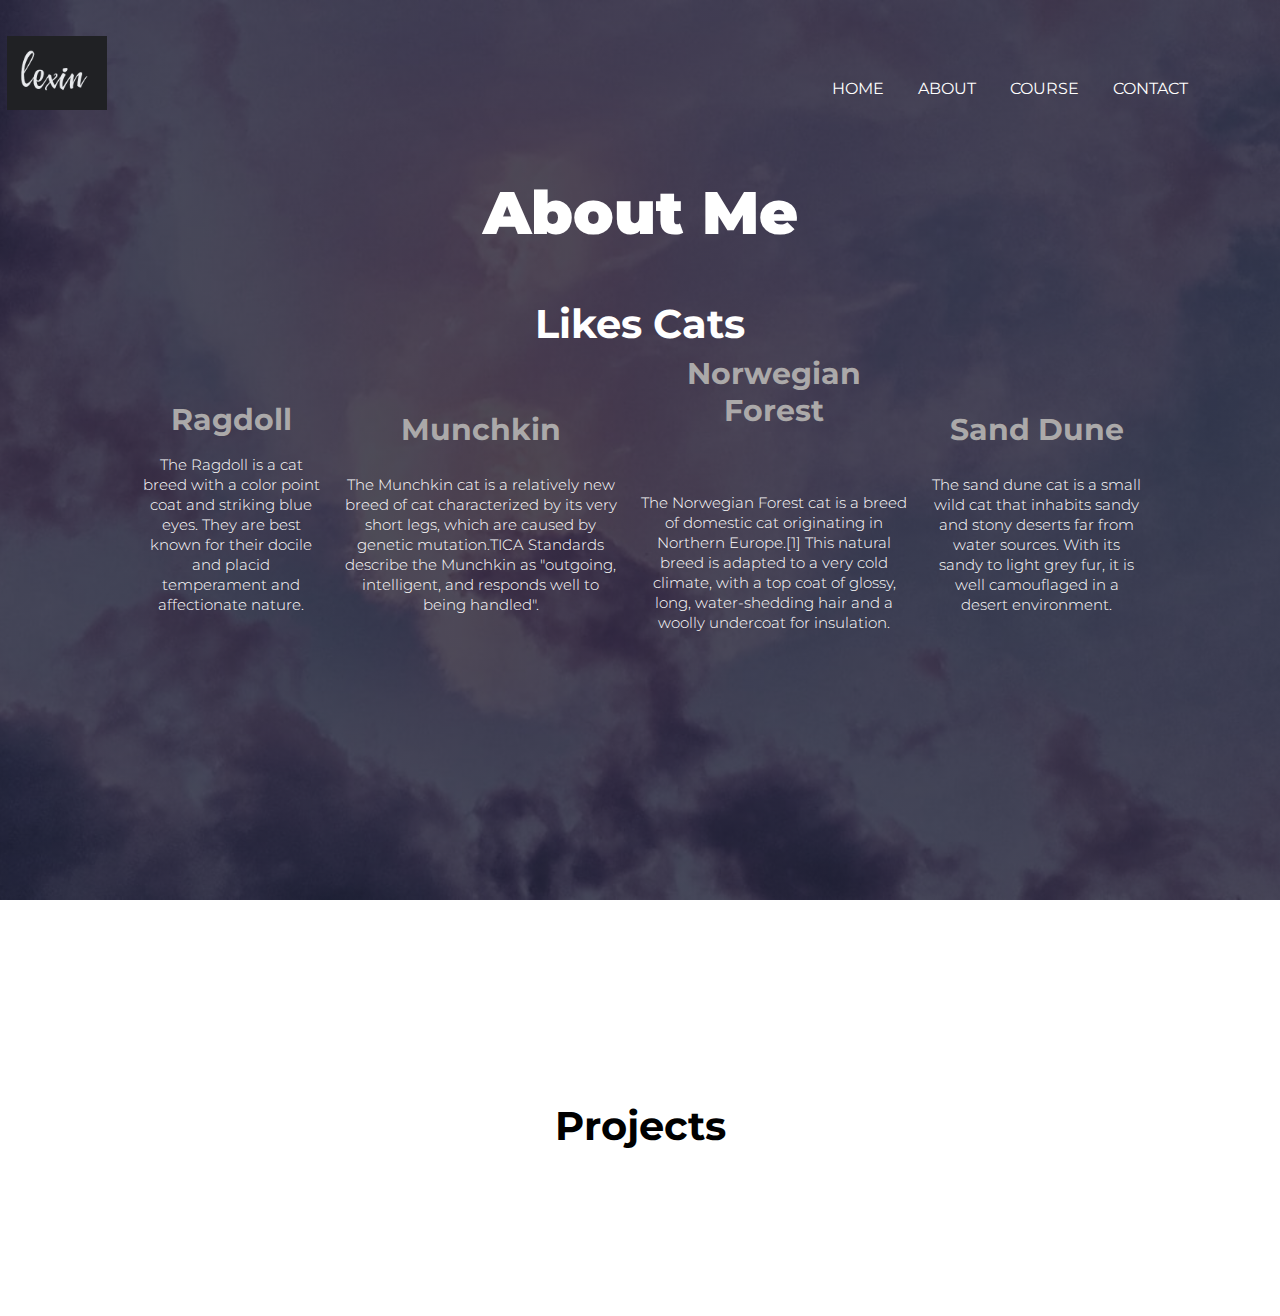
==== about.html @ 3cefad2e "index.html and about.html" ====
<!DOCTYPE html>
<html>

<head>
    <meta name="viewport" content="with-device-width, initial-scale=1.0">
    <link rel="stylesheet" href="styles.css">
    <link rel="preconnect" href="https://fonts.googleapis.com">
    <link rel="preconnect" href="https://fonts.gstatic.com" crossorigin>
    <link href="https://fonts.googleapis.com/css2?family=Montserrat:wght@300&display=swap" rel="stylesheet">
    <title>About</title>
</head>

<body>
    <section class="header">
        <nav>
            <a href="index.html"><img src="images/homelogo.png"></a>
            <div class="nav-links">
                <ul>
                    <li><a href="index.html">HOME</a></li>
                    <li><a href="about.html">ABOUT</a></li>
                    <li><a href="course.html">COURSE</a></li>
                    <li><a href="cintact.html">CONTACT</a></li>
                </ul>
            </div>
        </nav>
        <div class="about-text-box">
            <h1><b>About Me</b></h1>
            <h2>Likes Cats</h2>
            <div class="row">
                <div class="likes-col">
                    <h3>Ragdoll</h3>
                    <p>The Ragdoll is a cat breed with a color point coat and striking blue eyes. They are best known for their docile and placid temperament and affectionate nature.</p>
                </div>
                <div class="likes-col">
                    <h3>Munchkin</h3>
                    <p>The Munchkin cat is a relatively new breed of cat characterized by its very short legs, which are caused by genetic mutation.TICA Standards describe the Munchkin as "outgoing, intelligent, and responds well to being handled".</p>
                </div>
                <div class="likes-col">
                    <h3>Norwegian Forest</h3>
                    <p>The Norwegian Forest cat is a breed of domestic cat originating in Northern Europe.[1] This natural breed is adapted to a very cold climate, with a top coat of glossy, long, water-shedding hair and a woolly undercoat for insulation.</p>
                </div>
                <div class="likes-col">
                    <h3>Sand Dune</h3>
                    <p>The sand dune cat is a small wild cat that inhabits sandy and stony deserts far from water sources. With its sandy to light grey fur, it is well camouflaged in a desert environment. </p>
                </div>
            </div>
        </div>
    </section>
    <section class="projects">
        <div class="row">
            <div class="projects-col">
                <h2>Projects</h2>
                <p>
                    <a href="https://github.com/lx0416" target="_blank" class=" github-button ">My Github profile</a>
                </p>
            </div>
        </div>
    </section>
</body>

</html>
---- styles.css ----
* {
    margin: 0;
    padding: 0;
    font-family: 'Montserrat', sans-serif;
}

.header {
    min-height: 100vh;
    width: 100%;
    background-image: linear-gradient(rgba(4, 9, 30, 0.7), rgba(4, 9, 30, 0.7)), url(images/background.jpeg);
    background-position: center;
    background-size: cover;
    position: relative;
}

nav {
    display: flex;
    padding: 2% 6%;
    justify-content: space-between;
    align-items: center;
}

nav img {
    width: 100px;
    position: relative;
    right: 70px;
}

.nav-links {
    flex: 1;
    text-align: right;
}

.nav-links ul li {
    list-style: none;
    /*no bullets*/
    display: inline-block;
    /*present it horizontally*/
    padding: 8px 15px;
    position: relative;
}

.nav-links ul li a {
    color: #fff;
    text-decoration: none;
    font-size: 16px;
}

.nav-links ul li::after {
    content: "";
    width: 0%;
    height: 3px;
    background: #f44336;
    display: block;
    margin: auto;
    transition: 0.5s;
}

.nav-links ul li:hover::after {
    width: 100%
}

.text-box {
    color: #fff;
    width: 90%;
    position: absolute;
    top: 50%;
    left: 50%;
    transform: translate(-50%, -50%);
    align-content: center;
    text-align: center;
}

.text-box h1 {
    font-size: 60px;
}

.text-box p {
    font-size: 20px;
    color: #fff;
    margin: 10px 0 40px;
}

.about-button {
    display: inline-block;
    text-decoration: none;
    color: #268AF3;
    cursor: pointer;
}

.about-text-box {
    color: #fff;
    width: 80%;
    margin: auto;
    position: absolute;
    top: 50%;
    left: 50%;
    transform: translate(-50%, -50%);
    align-content: flex-start;
    text-align: center;
}

.about-text-box h1 {
    font-size: 60px;
}

.about-text-box h2 {
    font-size: 40px;
    padding: 50px
}

.likes-col h3 {
    font-size: 30px;
    color: #ABA9A9;
    padding: 20px;
    transform: translate(0%, -100%);
}

.likes-col p {
    color: #fff;
    font-size: 15px;
    line-height: 20px;
    padding: 10px;
    transform: translate(0%, -50%);
}

.row {
    margin-top: 5%;
    display: flex;
    justify-content: center;
    align-items: center;
}


/*-----------projects in about.html-----------*/

.projects {
    width: 80%;
    margin: auto;
    text-align: center;
    padding-top: 100px;
}

h2 {
    font-size: 40px;
    padding: 50px
}

p {
    font-size: 20px;
    color: #0000;
    font-weight: 300;
    line-height: 20px;
    padding: 10px;
}

a {
    font-size: 20px;
    margin: 10px 0 40px;
}

.github-button {
    display: inline-block;
    text-decoration: none;
    color: #fff;
    border: 1px solid #fff;
    padding: 12px 34px;
    font-size: 15px;
    background: transparent;
    position: relative;
    cursor: pointer;
}

.github-button:hover {
    border: 1px solid #1BB02F;
    background: #1BB02F;
    transition: 0.5s;
}
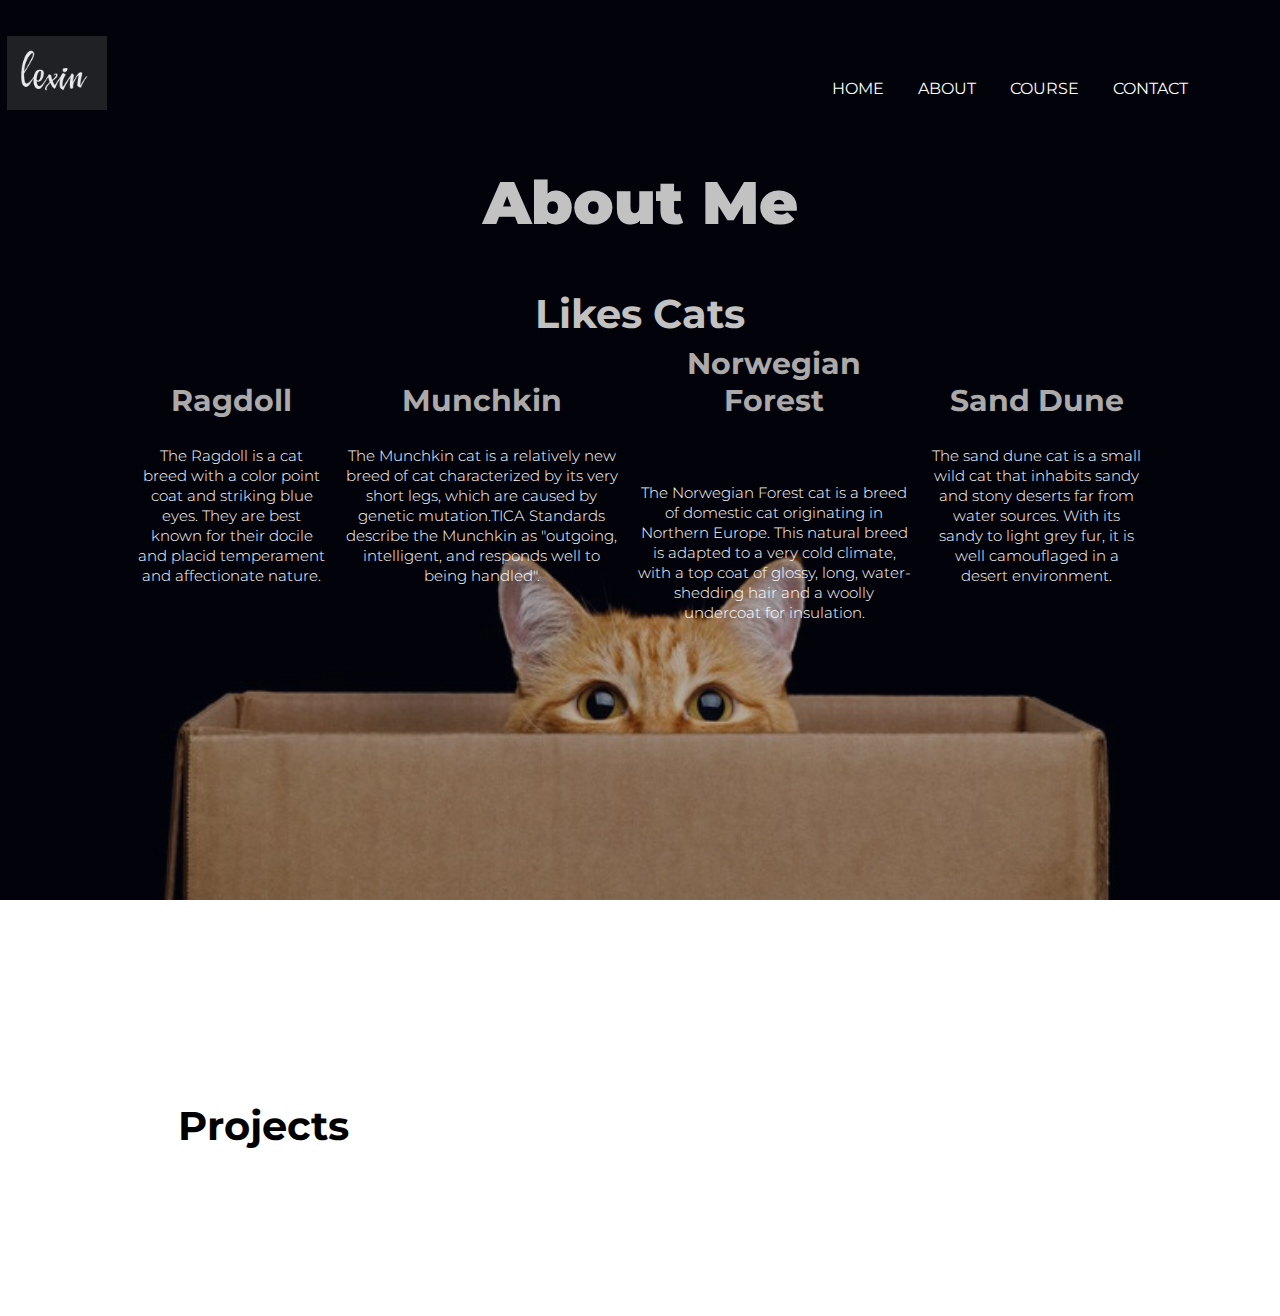
==== commit 79873b3a: "small adjustments" ====
--- a/about.html
+++ b/about.html
@@ -11,7 +11,7 @@
 </head>
 
 <body>
-    <section class="header">
+    <section class="about-header">
         <nav>
             <a href="index.html"><img src="images/homelogo.png"></a>
             <div class="nav-links">
@@ -37,7 +37,7 @@
                 </div>
                 <div class="likes-col">
                     <h3>Norwegian Forest</h3>
-                    <p>The Norwegian Forest cat is a breed of domestic cat originating in Northern Europe.[1] This natural breed is adapted to a very cold climate, with a top coat of glossy, long, water-shedding hair and a woolly undercoat for insulation.</p>
+                    <p>The Norwegian Forest cat is a breed of domestic cat originating in Northern Europe. This natural breed is adapted to a very cold climate, with a top coat of glossy, long, water-shedding hair and a woolly undercoat for insulation.</p>
                 </div>
                 <div class="likes-col">
                     <h3>Sand Dune</h3>
--- a/styles.css
+++ b/styles.css
@@ -8,6 +8,15 @@
     min-height: 100vh;
     width: 100%;
     background-image: linear-gradient(rgba(4, 9, 30, 0.7), rgba(4, 9, 30, 0.7)), url(images/background.jpeg);
+    background-position: center;
+    background-size: cover;
+    position: relative;
+}
+
+.about-header {
+    min-height: 100vh;
+    width: 100%;
+    background-image: linear-gradient(rgba(4, 9, 30, 0.3), rgba(4, 9, 30, 0.3)), url(images/cat.jpeg);
     background-position: center;
     background-size: cover;
     position: relative;
@@ -89,7 +98,7 @@
 }
 
 .about-text-box {
-    color: #fff;
+    color: #C3C2C2;
     width: 80%;
     margin: auto;
     position: absolute;
@@ -98,6 +107,7 @@
     transform: translate(-50%, -50%);
     align-content: flex-start;
     text-align: center;
+    justify-content: space-between;
 }
 
 .about-text-box h1 {
@@ -114,21 +124,30 @@
     color: #ABA9A9;
     padding: 20px;
     transform: translate(0%, -100%);
+    justify-content: space-between;
 }
 
 .likes-col p {
     color: #fff;
     font-size: 15px;
     line-height: 20px;
-    padding: 10px;
+    padding: 20px 10px;
     transform: translate(0%, -50%);
+    flex-basis: auto;
+    border-radius: 10px;
+    justify-content: space-between;
+    box-sizing: border-box;
+    transition: 0.5s;
+}
+
+.likes-col p:hover {
+    box-shadow: 0 0 20px 10px rgba(255, 255, 255, 0.2);
 }
 
 .row {
     margin-top: 5%;
     display: flex;
-    justify-content: center;
-    align-items: center;
+    justify-content: space-between;
 }
 
 
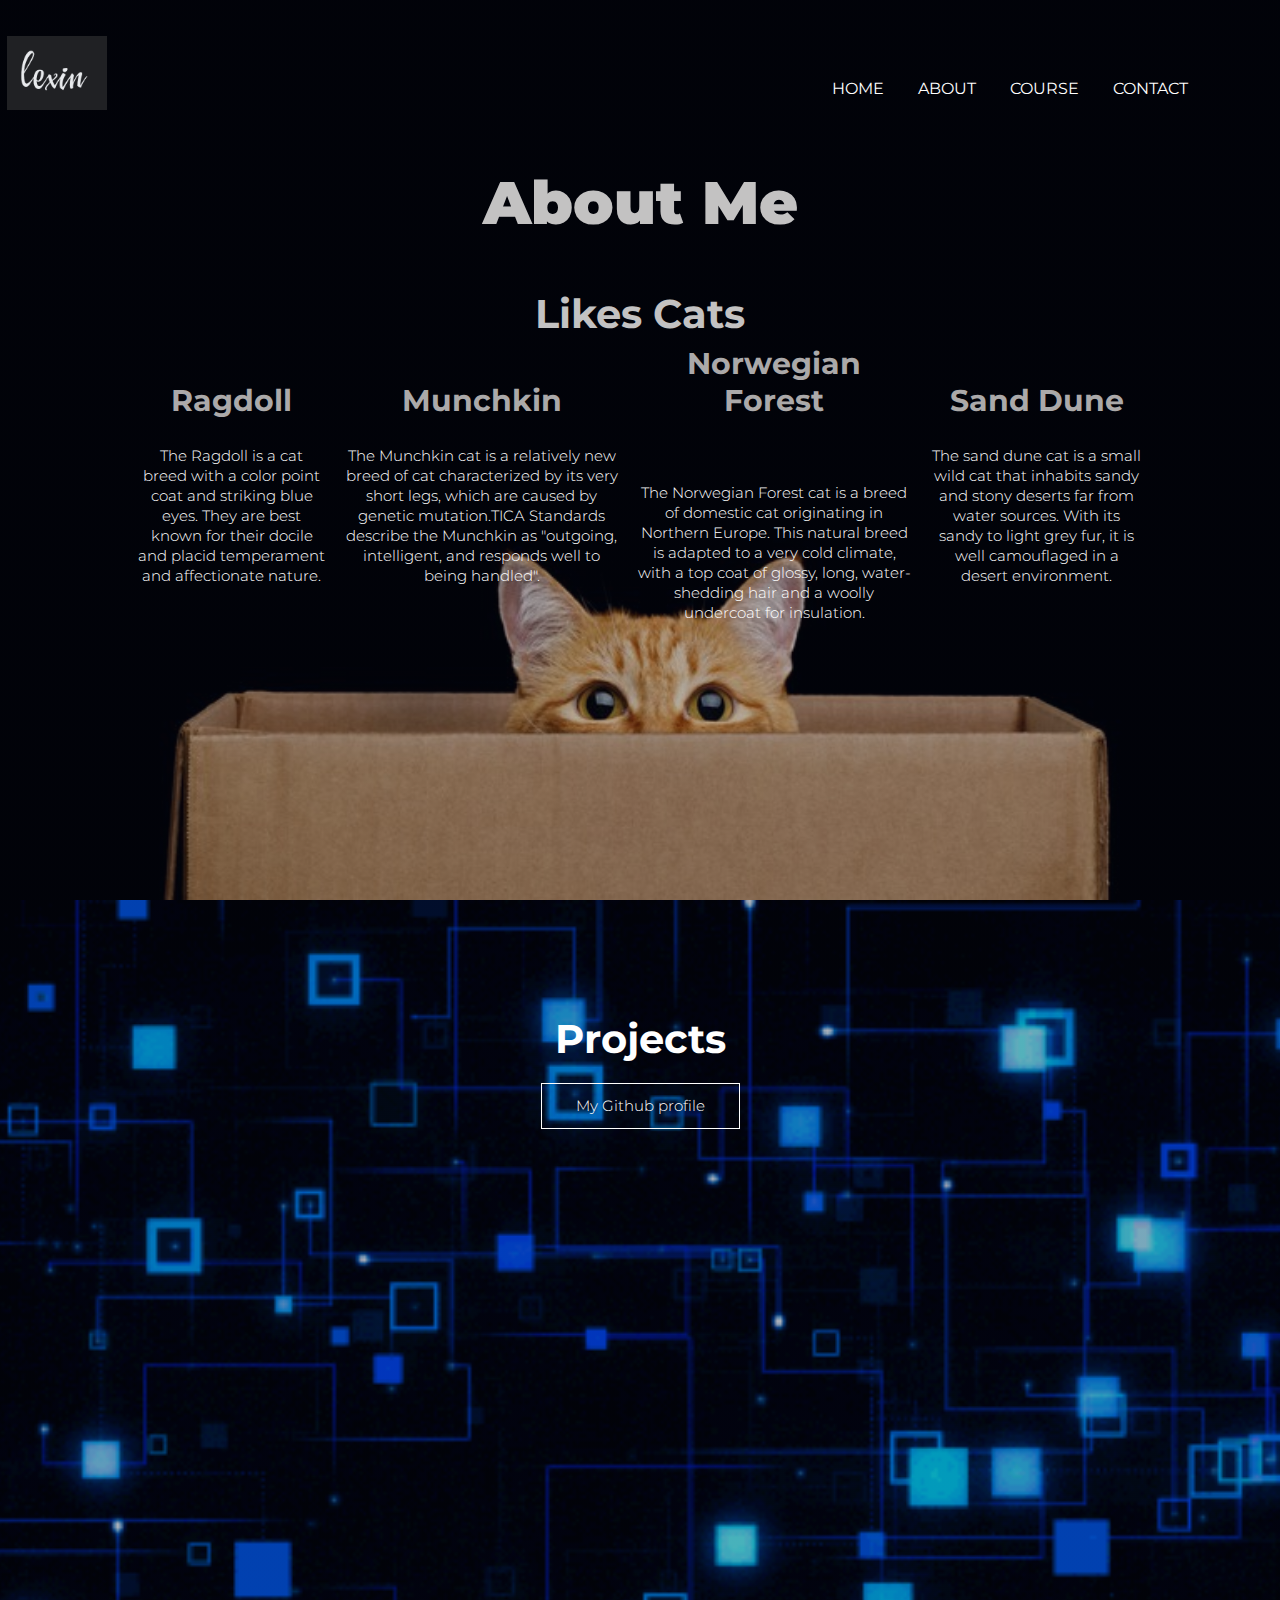
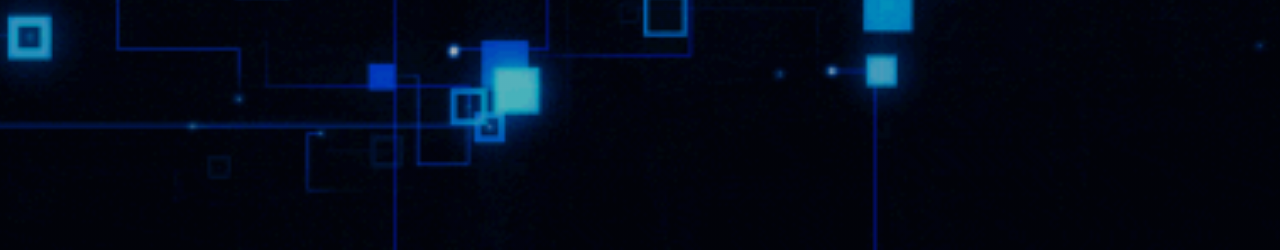
==== commit c672de37: "final likes" ====
--- a/about.html
+++ b/about.html
@@ -46,7 +46,7 @@
             </div>
         </div>
     </section>
-    <section class="projects">
+    <section class="project-header">
         <div class="row">
             <div class="projects-col">
                 <h2>Projects</h2>
--- a/styles.css
+++ b/styles.css
@@ -22,6 +22,18 @@
     position: relative;
 }
 
+.project-header {
+    min-height: 100vh;
+    width: 100%;
+    background-image: linear-gradient(rgba(4, 9, 30, 0.3), rgba(4, 9, 30, 0.3)), url(images/projects.gif);
+    background-position: center;
+    background-size: cover;
+    position: relative;
+    margin: auto;
+    text-align: center;
+    padding-top: 50px;
+}
+
 nav {
     display: flex;
     padding: 2% 6%;
@@ -97,6 +109,9 @@
     cursor: pointer;
 }
 
+
+/*-----------likes in about.html-----------*/
+
 .about-text-box {
     color: #C3C2C2;
     width: 80%;
@@ -141,7 +156,7 @@
 }
 
 .likes-col p:hover {
-    box-shadow: 0 0 20px 10px rgba(255, 255, 255, 0.2);
+    box-shadow: 0 0 20px 10px rgba(255, 255, 255, 0.4);
 }
 
 .row {
@@ -153,16 +168,16 @@
 
 /*-----------projects in about.html-----------*/
 
-.projects {
-    width: 80%;
-    margin: auto;
-    text-align: center;
-    padding-top: 100px;
+.projects-col {
+    width: 20%;
+    margin: auto;
+    text-align: center;
+    color: #fff;
 }
 
 h2 {
     font-size: 40px;
-    padding: 50px
+    text-align: center;
 }
 
 p {
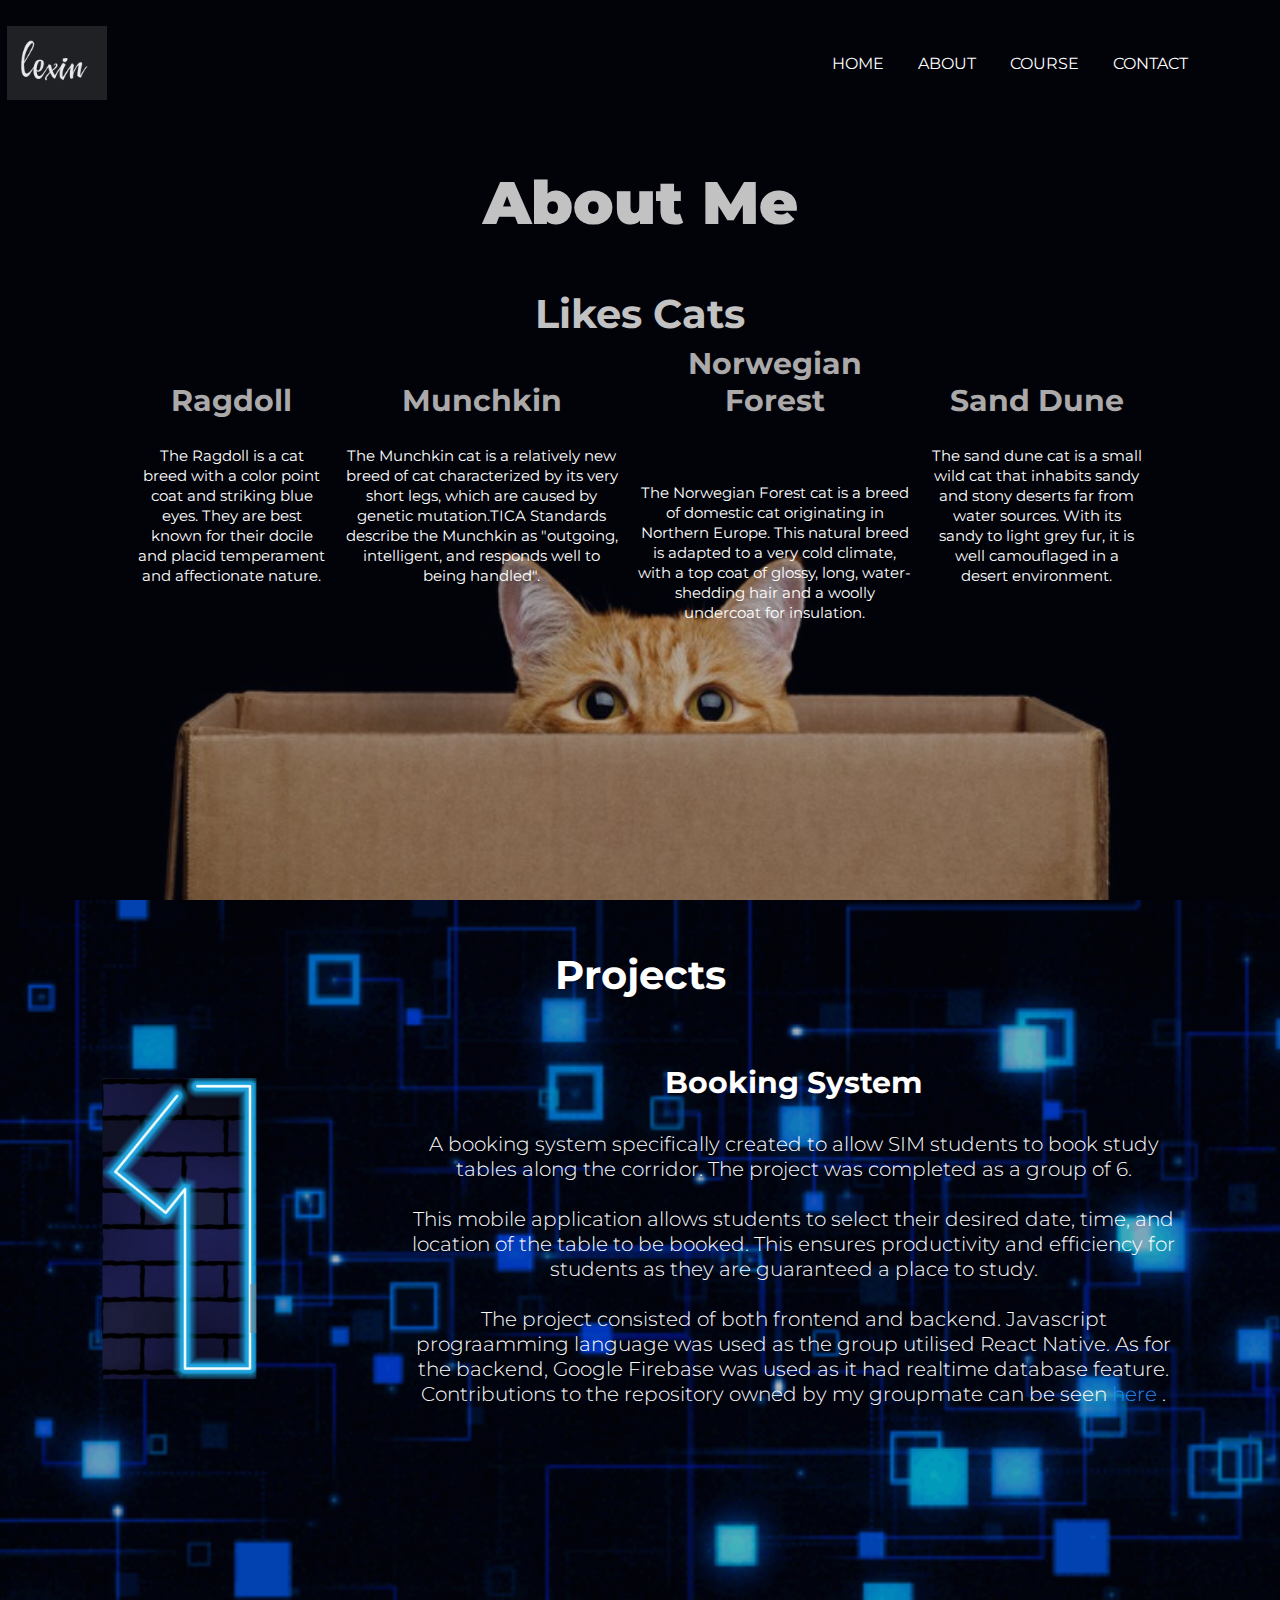
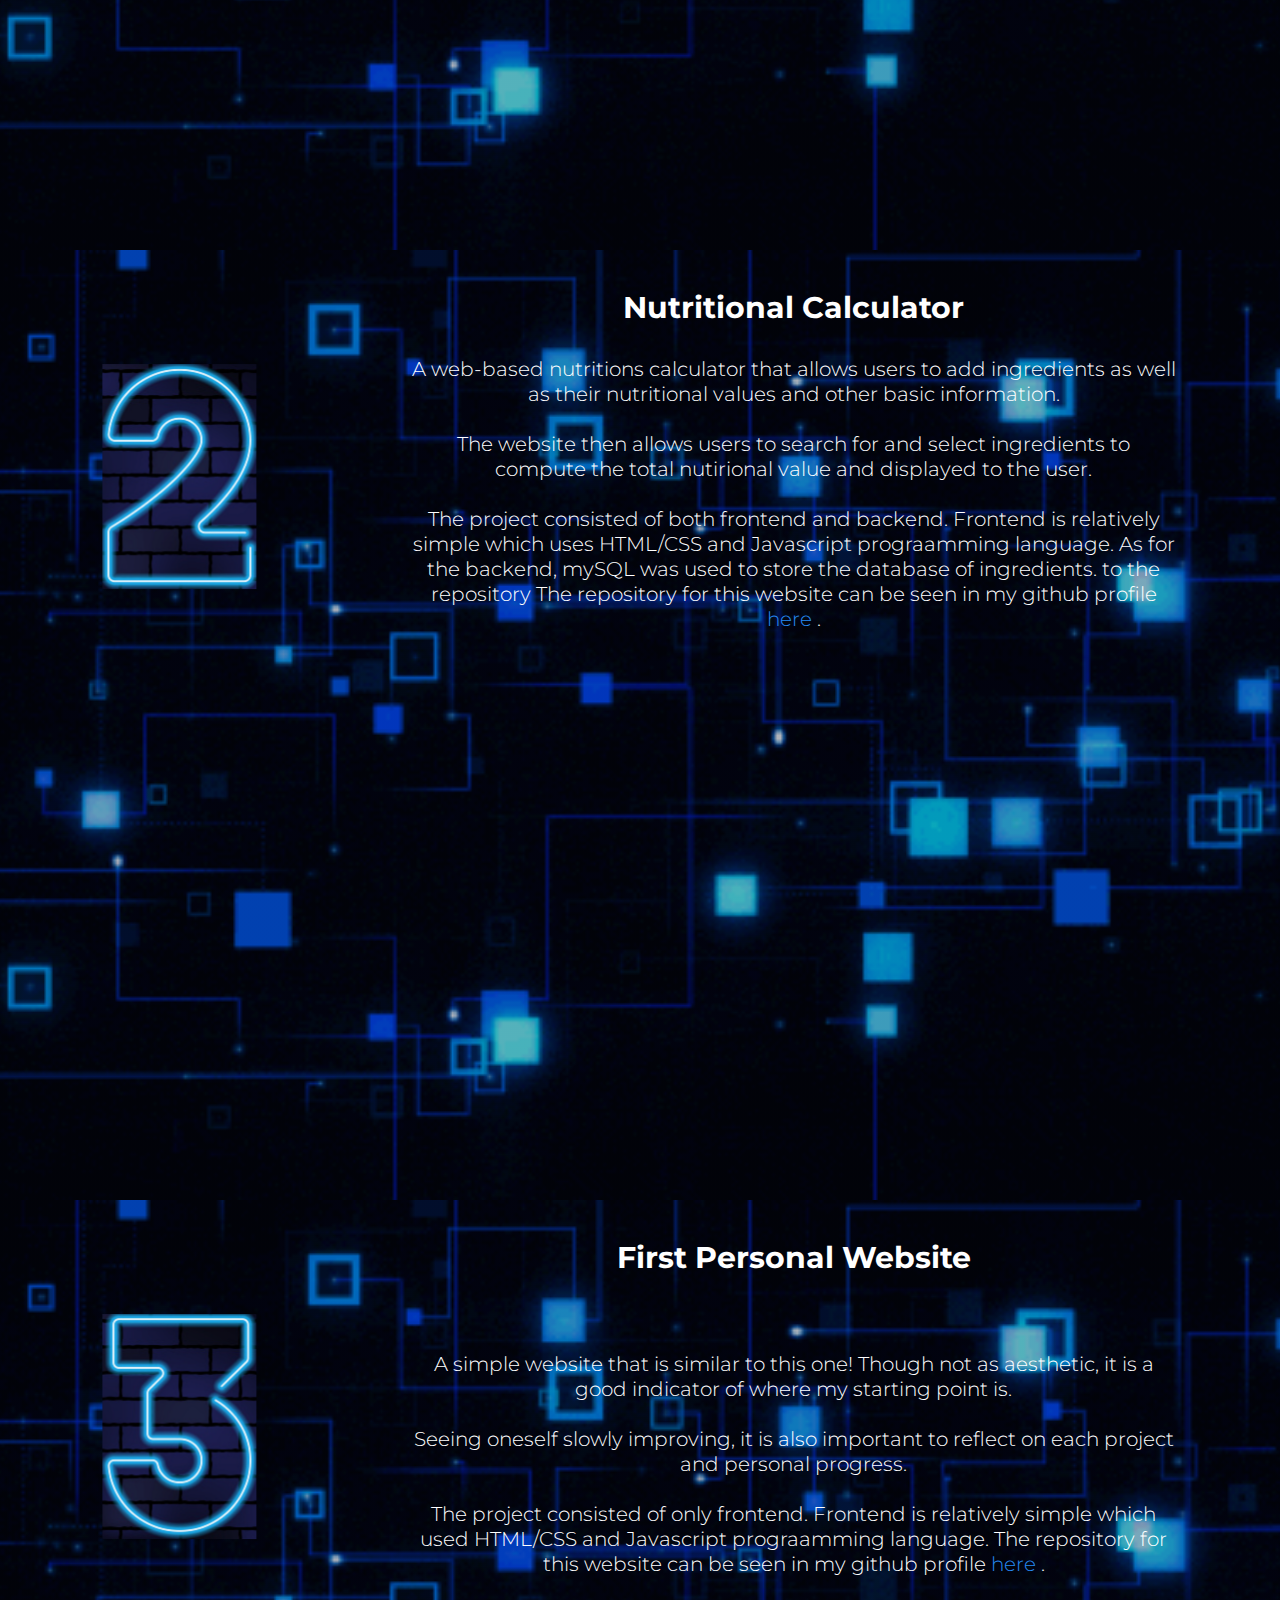
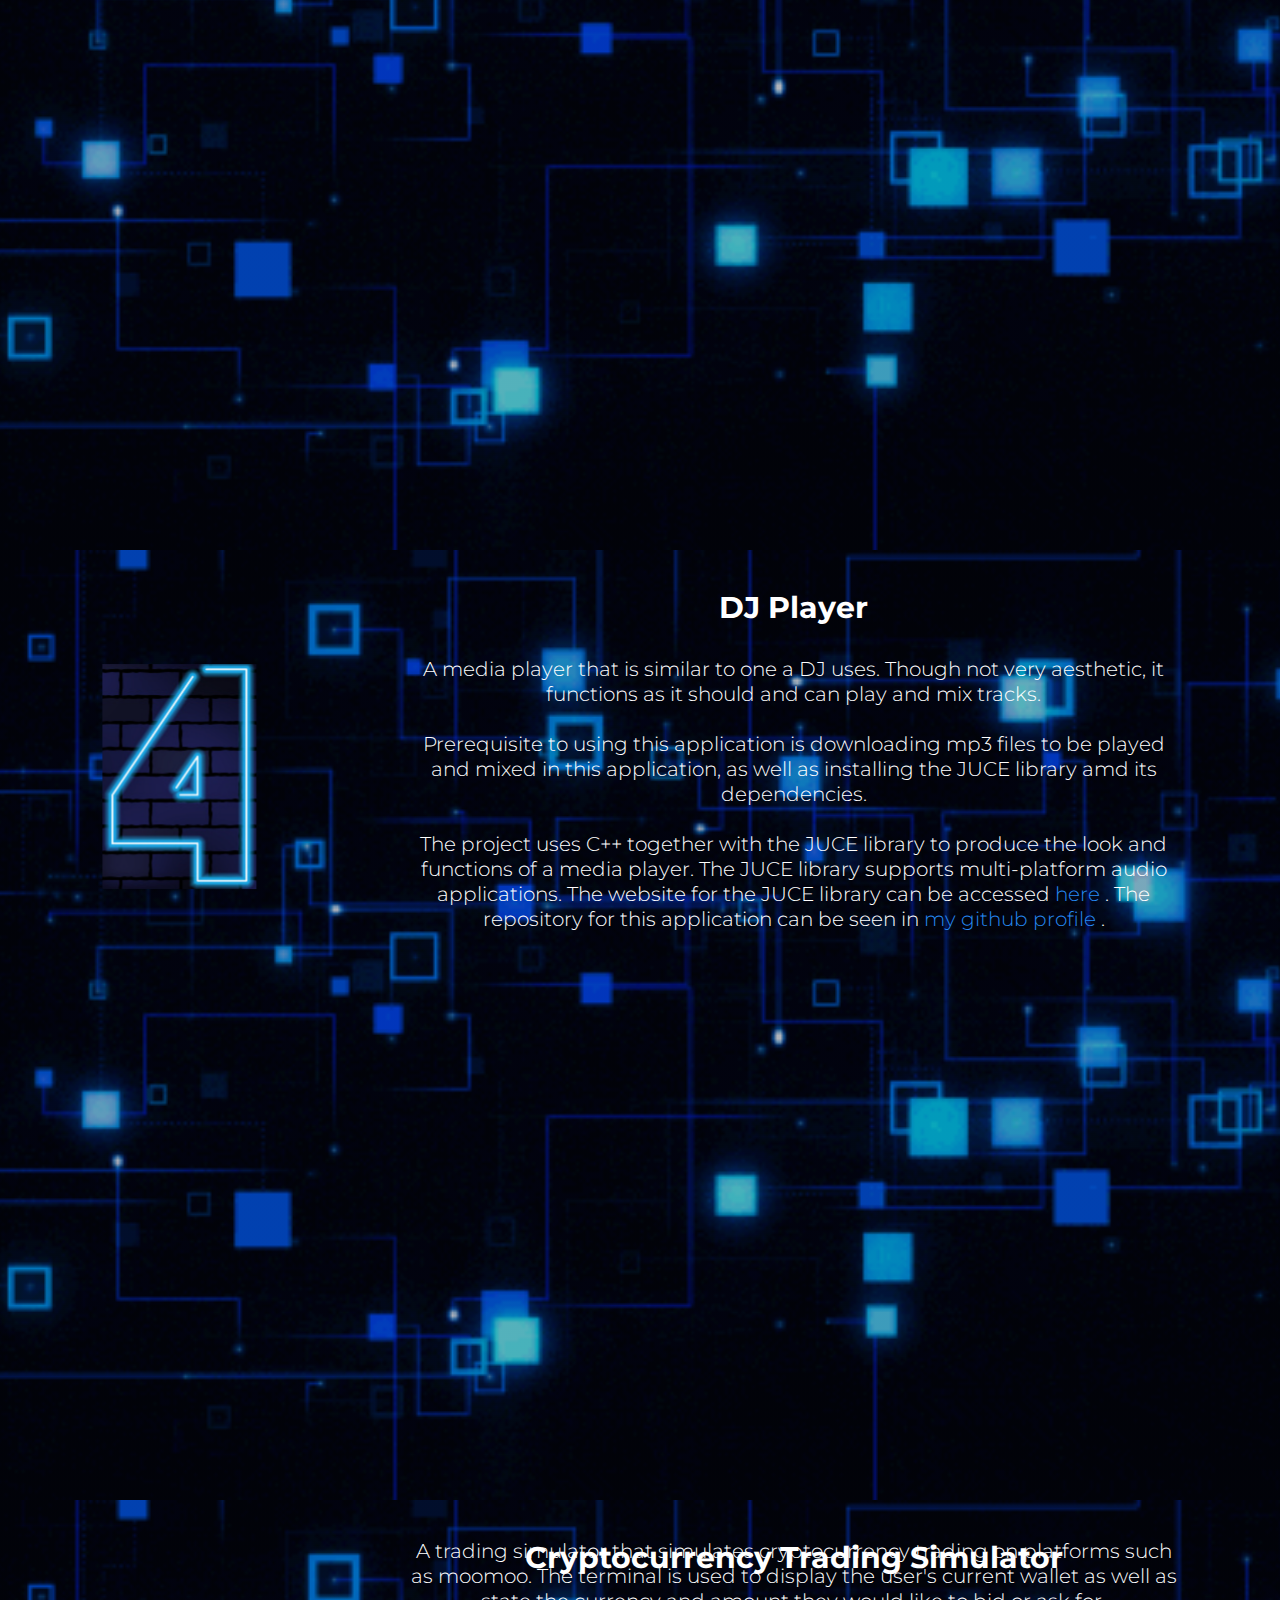
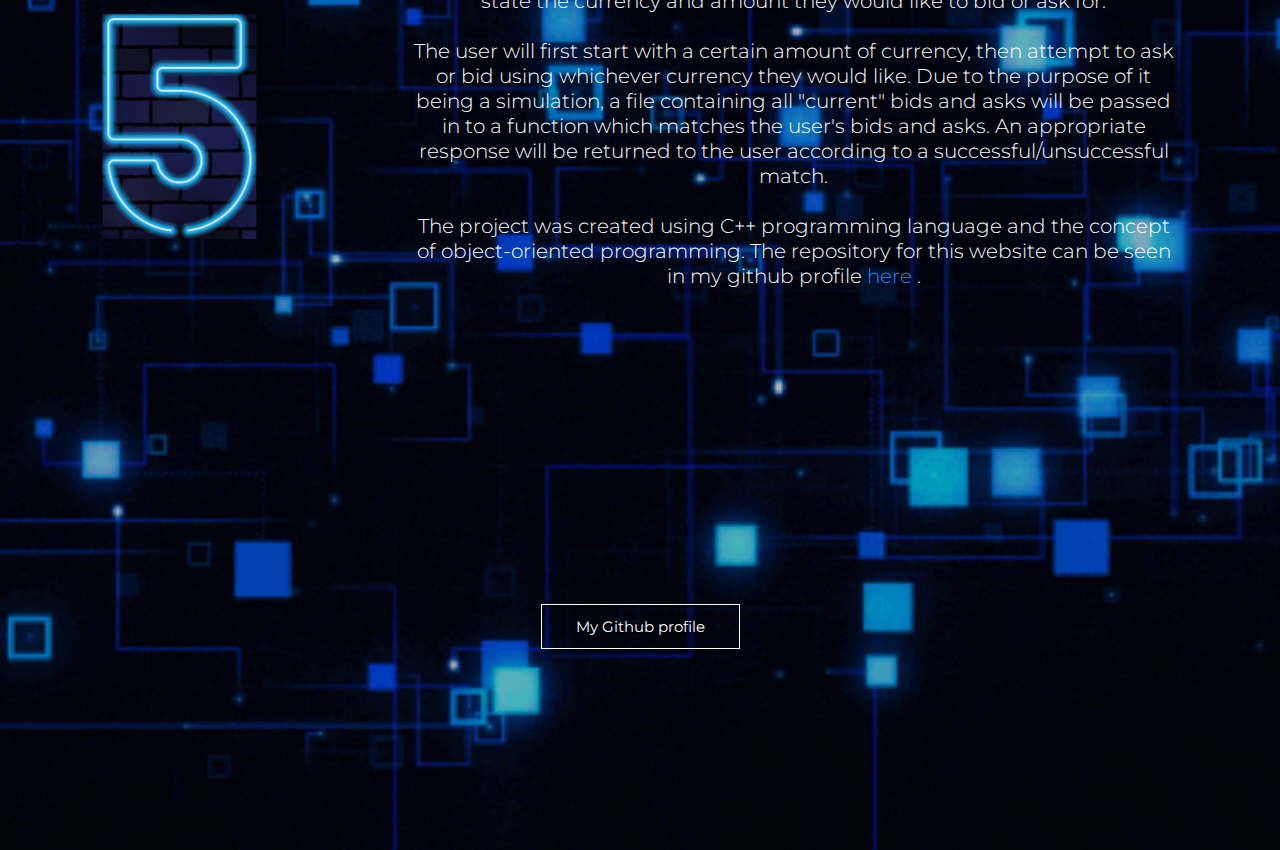
==== commit 3427e934: "projects list" ====
--- a/about.html
+++ b/about.html
@@ -46,15 +46,88 @@
             </div>
         </div>
     </section>
+
     <section class="project-header">
-        <div class="row">
-            <div class="projects-col">
-                <h2>Projects</h2>
-                <p>
-                    <a href="https://github.com/lx0416" target="_blank" class=" github-button ">My Github profile</a>
-                </p>
-            </div>
+        <div class="projects-col">
+            <h2>Projects</h2>
+            <br>
+            <img src="images/first.png">
+            <br>
+            <h3>Booking System</h3>
+            <br>
+            <p>A booking system specifically created to allow SIM students to book study tables along the corridor. The project was completed as a group of 6.
+                <br><br> This mobile application allows students to select their desired date, time, and location of the table to be booked. This ensures productivity and efficiency for students as they are guaranteed a place to study.
+                <br><br> The project consisted of both frontend and backend. Javascript prograamming language was used as the group utilised React Native. As for the backend, Google Firebase was used as it had realtime database feature. Contributions
+                to the repository owned by my groupmate can be seen <a href="https://github.com/lx0416/Booking_System" target="_blank" class="about-button"> here </a>.
+                <br>
+            </p>
         </div>
+    </section>
+
+    <section class="project-header">
+        <div class="projects-col">
+            <br>
+            <img src="images/second.png">
+            <br>
+            <h3>Nutritional Calculator</h3>
+            <br>
+            <p>A web-based nutritions calculator that allows users to add ingredients as well as their nutritional values and other basic information.
+                <br><br> The website then allows users to search for and select ingredients to compute the total nutirional value and displayed to the user.
+                <br><br> The project consisted of both frontend and backend. Frontend is relatively simple which uses HTML/CSS and Javascript prograamming language. As for the backend, mySQL was used to store the database of ingredients. to the repository
+                The repository for this website can be seen in my github profile <a href="https://github.com/lx0416/Booking_System" target="_blank" class="about-button"> here </a>.
+                <br>
+            </p>
+        </div>
+    </section>
+
+    <section class="project-header">
+        <div class="projects-col">
+            <br>
+            <img src="images/third.png">
+            <br>
+            <h3>First Personal Website</h3>
+            <br>
+            <p>A simple website that is similar to this one! Though not as aesthetic, it is a good indicator of where my starting point is.
+                <br><br>Seeing oneself slowly improving, it is also important to reflect on each project and personal progress.
+                <br><br> The project consisted of only frontend. Frontend is relatively simple which used HTML/CSS and Javascript prograamming language. The repository for this website can be seen in my github profile <a href="https://github.com/lx0416/Booking_System"
+                    target="_blank" class="about-button"> here </a>.
+                <br>
+            </p>
+        </div>
+    </section>
+
+    <section class="project-header">
+        <div class="projects-col">
+            <br>
+            <img src="images/four.png">
+            <br>
+            <h3>DJ Player</h3>
+            <br>
+            <p>A media player that is similar to one a DJ uses. Though not very aesthetic, it functions as it should and can play and mix tracks.
+                <br><br>Prerequisite to using this application is downloading mp3 files to be played and mixed in this application, as well as installing the JUCE library amd its dependencies.
+                <br><br> The project uses C++ together with the JUCE library to produce the look and functions of a media player. The JUCE library supports multi-platform audio applications. The website for the JUCE library can be accessed <a href="https://juce.com/"
+                    target="_blank" class="about-button"> here </a>. The repository for this application can be seen in <a href="https://github.com/lx0416/lx.github.io" target="_blank" class="about-button"> my github profile </a>.
+                <br>
+            </p>
+        </div>
+    </section>
+
+    <section class="project-header">
+        <div class="projects-col">
+            <br>
+            <img src="images/five.png">
+            <br>
+            <h3>Cryptocurrency Trading Simulator</h3>
+            <br>
+            <p>A trading simulator that simulates cryptocurrency trading on platforms such as moomoo. The terminal is used to display the user's current wallet as well as state the currency and amount they would like to bid or ask for.
+                <br><br>The user will first start with a certain amount of currency, then attempt to ask or bid using whichever currency they would like. Due to the purpose of it being a simulation, a file containing all "current" bids and asks will be
+                passed in to a function which matches the user's bids and asks. An appropriate response will be returned to the user according to a successful/unsuccessful match.
+                <br><br> The project was created using C++ programming language and the concept of object-oriented programming. The repository for this website can be seen in my github profile <a href="https://github.com/lx0416/lx.github.io" target="_blank"
+                    class="about-button"> here </a>.
+                <br>
+            </p>
+        </div>
+        <a href="https://github.com/lx0416" target="_blank" class=" github-button ">My Github profile</a>
     </section>
 </body>
 
--- a/styles.css
+++ b/styles.css
@@ -103,7 +103,7 @@
 }
 
 .about-button {
-    display: inline-block;
+    display: inline;
     text-decoration: none;
     color: #268AF3;
     cursor: pointer;
@@ -169,27 +169,43 @@
 /*-----------projects in about.html-----------*/
 
 .projects-col {
+    width: 60%;
+    margin: auto;
+    color: #fff;
+    text-align: left;
+}
+
+.projects-col img {
     width: 20%;
-    margin: auto;
-    text-align: center;
-    color: #fff;
-}
-
-h2 {
+    transform: translate(-100%, 20%);
+}
+
+.projects-col h2 {
     font-size: 40px;
     text-align: center;
 }
 
-p {
+.projects-col h3 {
+    transform: translate(20%, -700%);
+    text-align: center;
+    font-size: 30px;
+}
+
+.projects-col p {
     font-size: 20px;
-    color: #0000;
+    transform: translate(20%, -90%);
+    text-align: center;
+    color: #fff;
     font-weight: 300;
-    line-height: 20px;
-    padding: 10px;
-}
-
-a {
-    font-size: 20px;
+    line-height: 25px;
+}
+
+.github-profile a {
+    text-align: center;
+    color: #fff;
+    font-weight: 300;
+    line-height: 25px;
+    font-size: 15px;
     margin: 10px 0 40px;
 }
 
@@ -203,6 +219,7 @@
     background: transparent;
     position: relative;
     cursor: pointer;
+    text-align: end;
 }
 
 .github-button:hover {
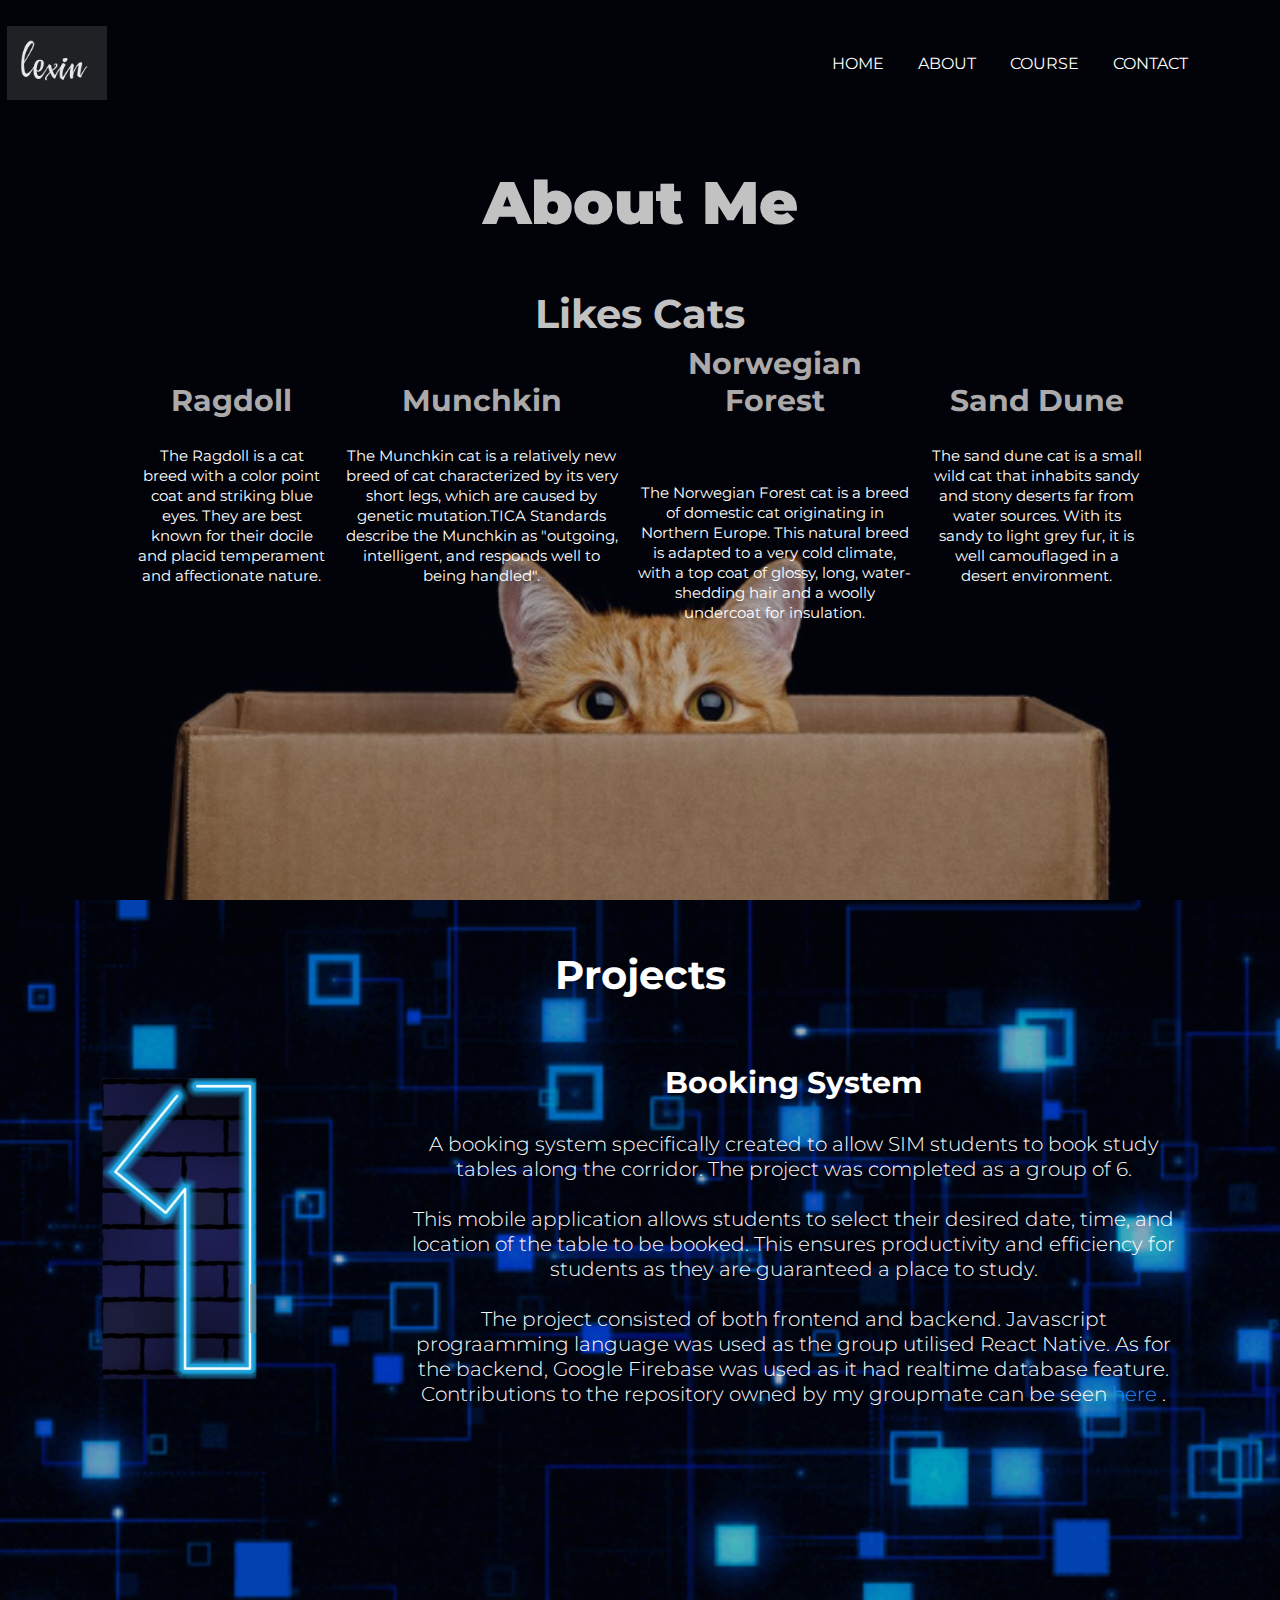
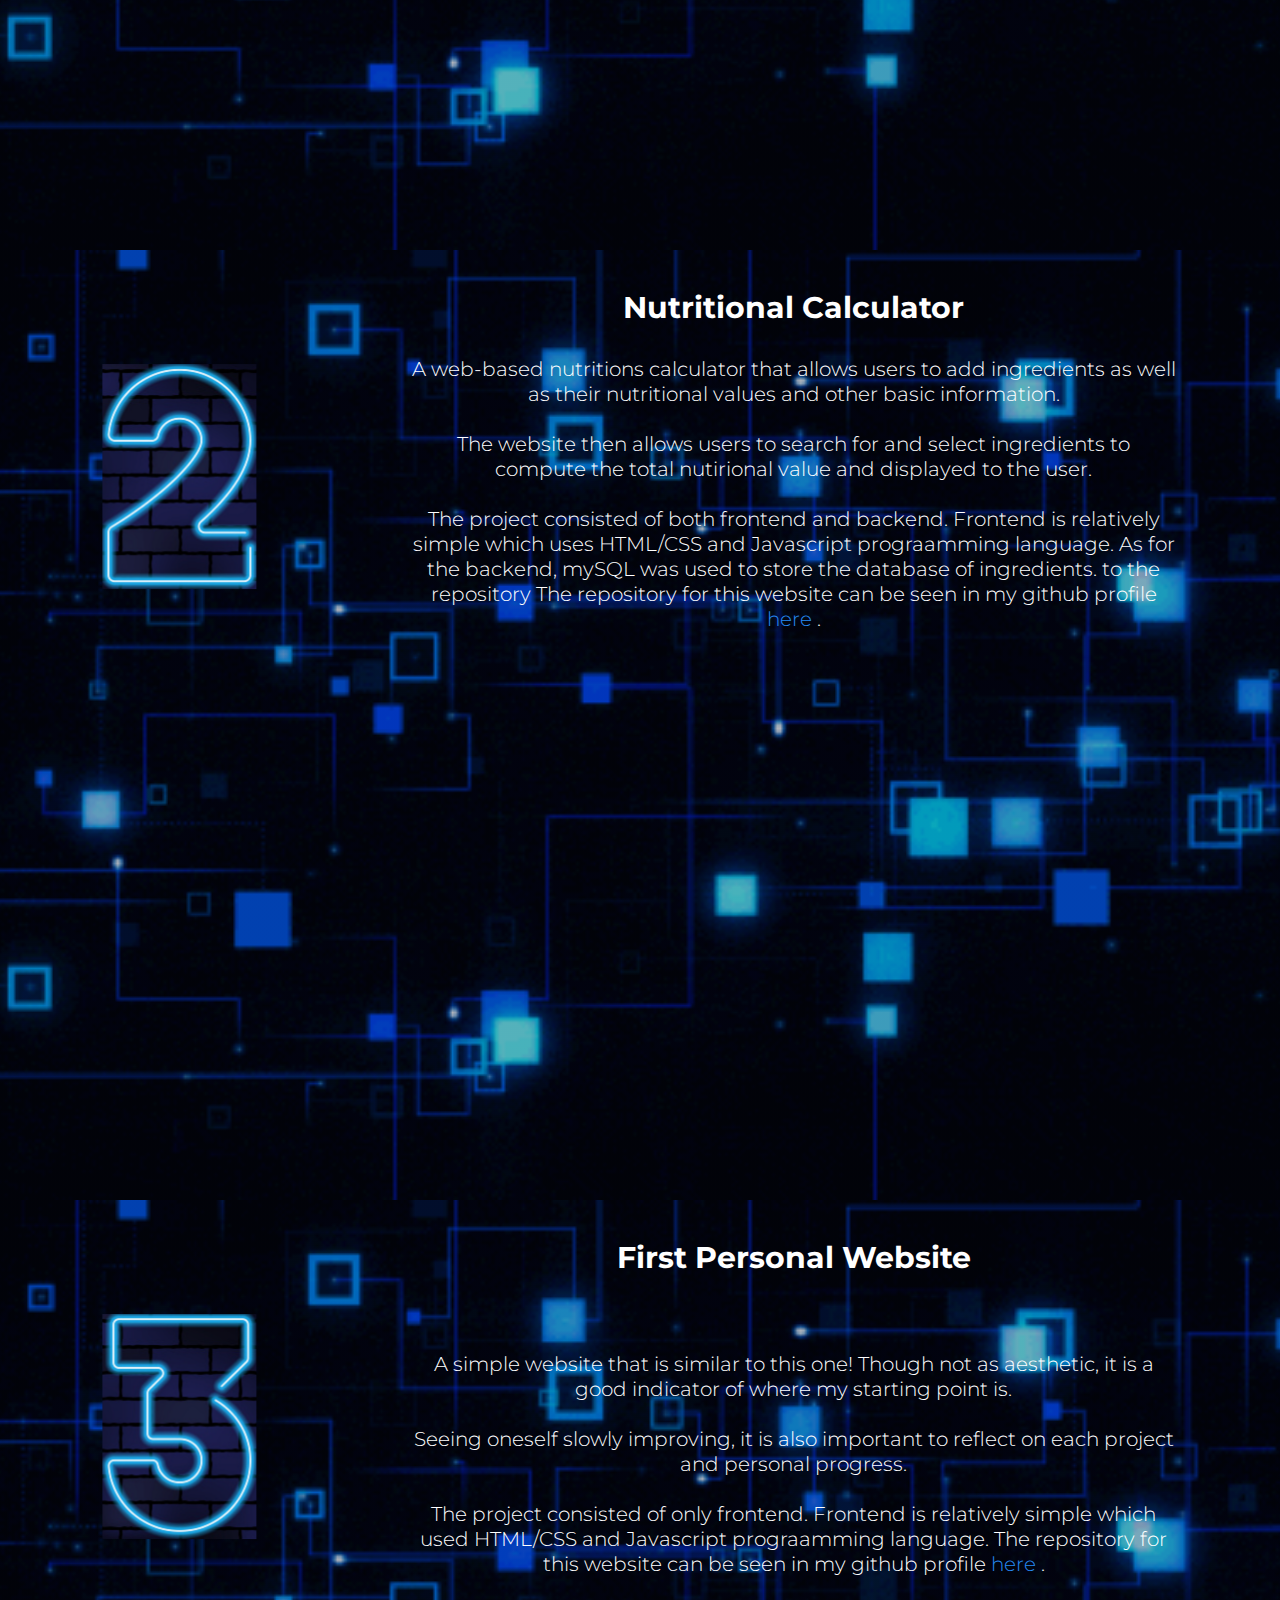
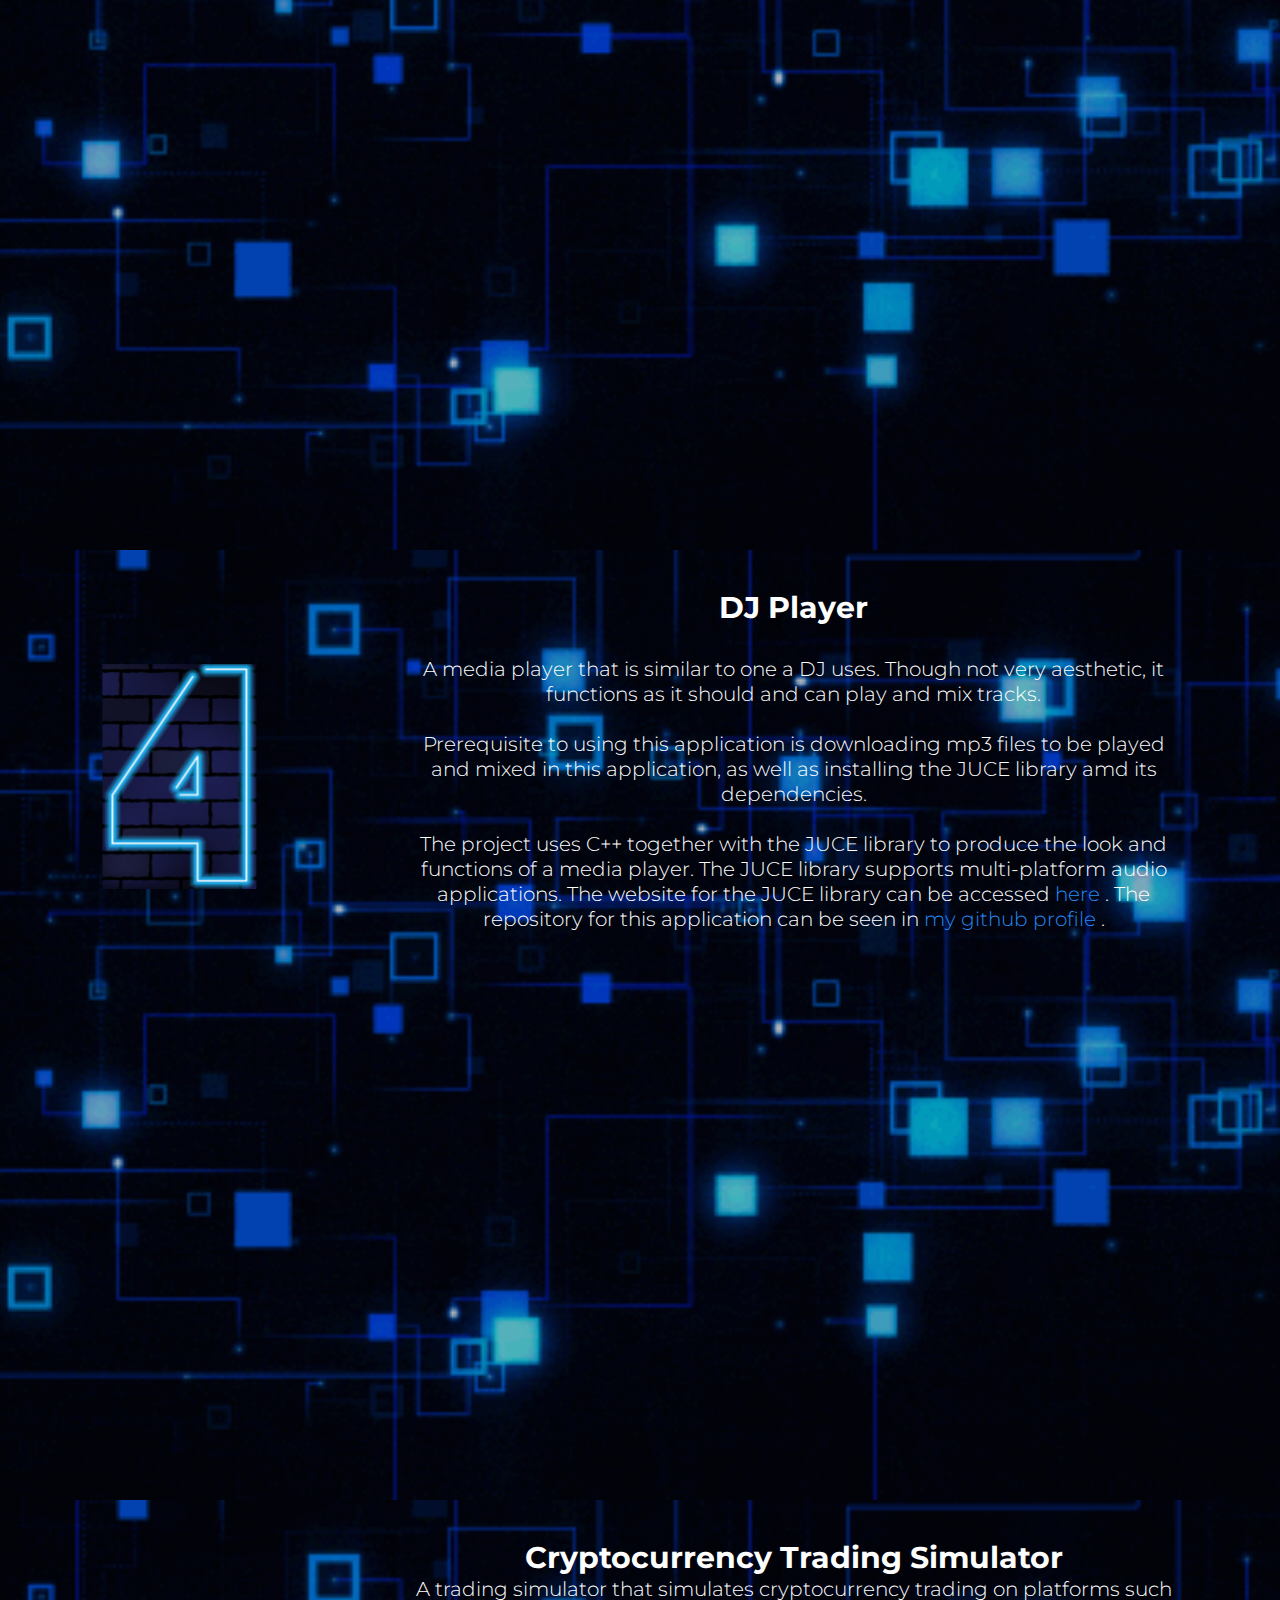
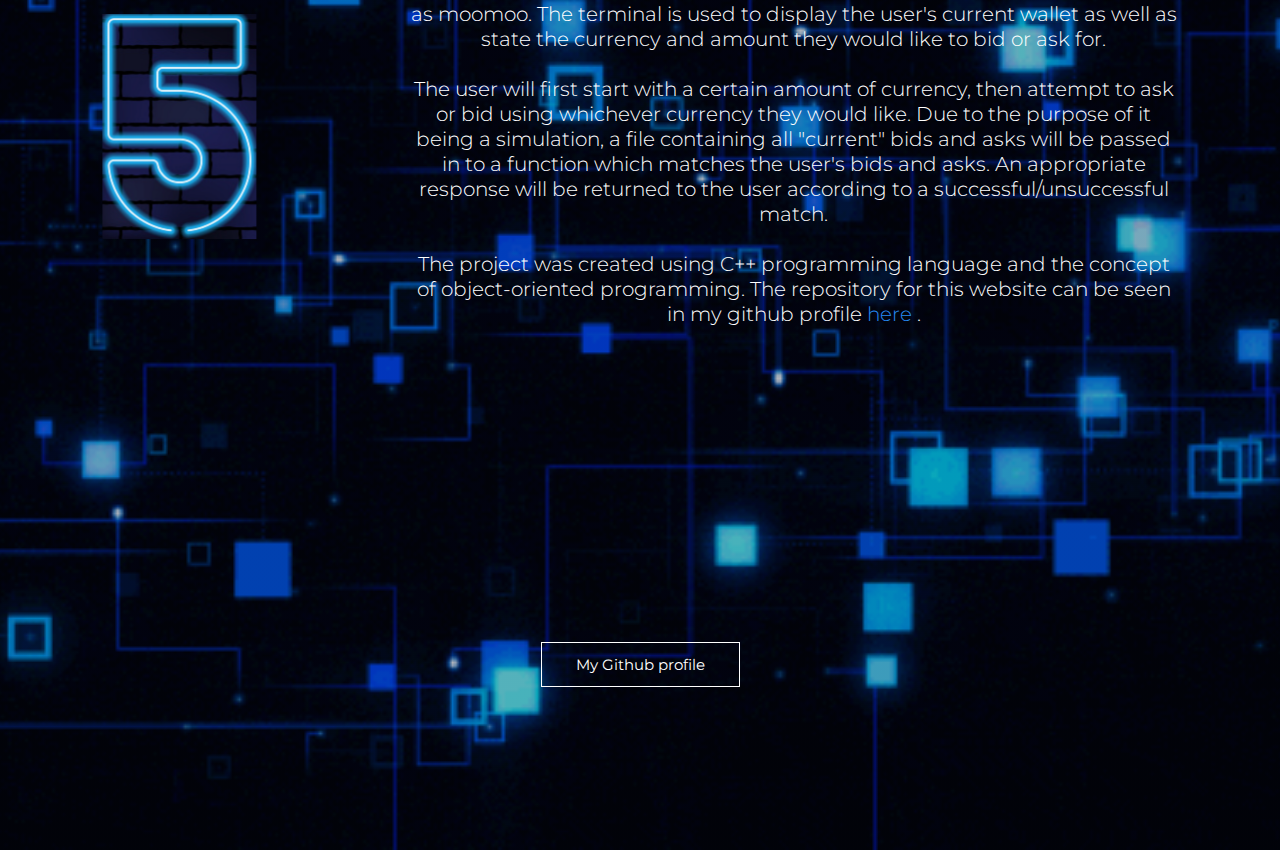
==== commit 5023cb13: "Update about.html" ====
--- a/about.html
+++ b/about.html
@@ -118,7 +118,7 @@
             <img src="images/five.png">
             <br>
             <h3>Cryptocurrency Trading Simulator</h3>
-            <br>
+            <br><br><br>
             <p>A trading simulator that simulates cryptocurrency trading on platforms such as moomoo. The terminal is used to display the user's current wallet as well as state the currency and amount they would like to bid or ask for.
                 <br><br>The user will first start with a certain amount of currency, then attempt to ask or bid using whichever currency they would like. Due to the purpose of it being a simulation, a file containing all "current" bids and asks will be
                 passed in to a function which matches the user's bids and asks. An appropriate response will be returned to the user according to a successful/unsuccessful match.
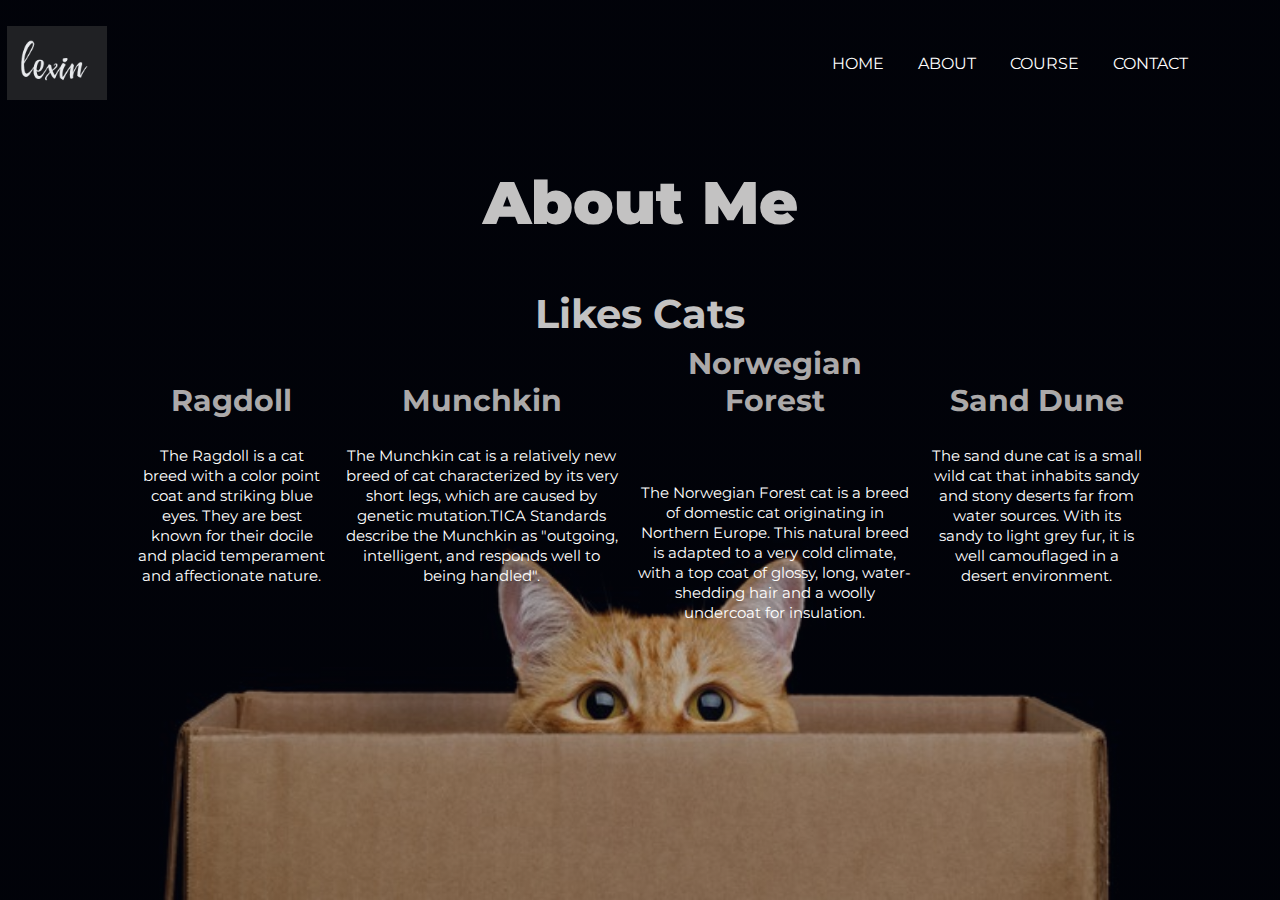
==== commit 7da4f5b5: "refactor" ====
--- a/about.html
+++ b/about.html
@@ -19,7 +19,7 @@
                     <li><a href="index.html">HOME</a></li>
                     <li><a href="about.html">ABOUT</a></li>
                     <li><a href="course.html">COURSE</a></li>
-                    <li><a href="cintact.html">CONTACT</a></li>
+                    <li><a href="contact.html">CONTACT</a></li>
                 </ul>
             </div>
         </nav>
@@ -46,89 +46,6 @@
             </div>
         </div>
     </section>
-
-    <section class="project-header">
-        <div class="projects-col">
-            <h2>Projects</h2>
-            <br>
-            <img src="images/first.png">
-            <br>
-            <h3>Booking System</h3>
-            <br>
-            <p>A booking system specifically created to allow SIM students to book study tables along the corridor. The project was completed as a group of 6.
-                <br><br> This mobile application allows students to select their desired date, time, and location of the table to be booked. This ensures productivity and efficiency for students as they are guaranteed a place to study.
-                <br><br> The project consisted of both frontend and backend. Javascript prograamming language was used as the group utilised React Native. As for the backend, Google Firebase was used as it had realtime database feature. Contributions
-                to the repository owned by my groupmate can be seen <a href="https://github.com/lx0416/Booking_System" target="_blank" class="about-button"> here </a>.
-                <br>
-            </p>
-        </div>
-    </section>
-
-    <section class="project-header">
-        <div class="projects-col">
-            <br>
-            <img src="images/second.png">
-            <br>
-            <h3>Nutritional Calculator</h3>
-            <br>
-            <p>A web-based nutritions calculator that allows users to add ingredients as well as their nutritional values and other basic information.
-                <br><br> The website then allows users to search for and select ingredients to compute the total nutirional value and displayed to the user.
-                <br><br> The project consisted of both frontend and backend. Frontend is relatively simple which uses HTML/CSS and Javascript prograamming language. As for the backend, mySQL was used to store the database of ingredients. to the repository
-                The repository for this website can be seen in my github profile <a href="https://github.com/lx0416/Booking_System" target="_blank" class="about-button"> here </a>.
-                <br>
-            </p>
-        </div>
-    </section>
-
-    <section class="project-header">
-        <div class="projects-col">
-            <br>
-            <img src="images/third.png">
-            <br>
-            <h3>First Personal Website</h3>
-            <br>
-            <p>A simple website that is similar to this one! Though not as aesthetic, it is a good indicator of where my starting point is.
-                <br><br>Seeing oneself slowly improving, it is also important to reflect on each project and personal progress.
-                <br><br> The project consisted of only frontend. Frontend is relatively simple which used HTML/CSS and Javascript prograamming language. The repository for this website can be seen in my github profile <a href="https://github.com/lx0416/Booking_System"
-                    target="_blank" class="about-button"> here </a>.
-                <br>
-            </p>
-        </div>
-    </section>
-
-    <section class="project-header">
-        <div class="projects-col">
-            <br>
-            <img src="images/four.png">
-            <br>
-            <h3>DJ Player</h3>
-            <br>
-            <p>A media player that is similar to one a DJ uses. Though not very aesthetic, it functions as it should and can play and mix tracks.
-                <br><br>Prerequisite to using this application is downloading mp3 files to be played and mixed in this application, as well as installing the JUCE library amd its dependencies.
-                <br><br> The project uses C++ together with the JUCE library to produce the look and functions of a media player. The JUCE library supports multi-platform audio applications. The website for the JUCE library can be accessed <a href="https://juce.com/"
-                    target="_blank" class="about-button"> here </a>. The repository for this application can be seen in <a href="https://github.com/lx0416/lx.github.io" target="_blank" class="about-button"> my github profile </a>.
-                <br>
-            </p>
-        </div>
-    </section>
-
-    <section class="project-header">
-        <div class="projects-col">
-            <br>
-            <img src="images/five.png">
-            <br>
-            <h3>Cryptocurrency Trading Simulator</h3>
-            <br><br><br>
-            <p>A trading simulator that simulates cryptocurrency trading on platforms such as moomoo. The terminal is used to display the user's current wallet as well as state the currency and amount they would like to bid or ask for.
-                <br><br>The user will first start with a certain amount of currency, then attempt to ask or bid using whichever currency they would like. Due to the purpose of it being a simulation, a file containing all "current" bids and asks will be
-                passed in to a function which matches the user's bids and asks. An appropriate response will be returned to the user according to a successful/unsuccessful match.
-                <br><br> The project was created using C++ programming language and the concept of object-oriented programming. The repository for this website can be seen in my github profile <a href="https://github.com/lx0416/lx.github.io" target="_blank"
-                    class="about-button"> here </a>.
-                <br>
-            </p>
-        </div>
-        <a href="https://github.com/lx0416" target="_blank" class=" github-button ">My Github profile</a>
-    </section>
 </body>
 
 </html>--- a/styles.css
+++ b/styles.css
@@ -20,6 +20,25 @@
     background-position: center;
     background-size: cover;
     position: relative;
+}
+
+.course-header {
+    min-height: 100vh;
+    width: 100%;
+    background-image: linear-gradient(rgba(4, 9, 30, 0.3), rgba(4, 9, 30, 0.3)), url(images/course.jpeg);
+    background-position: center;
+    background-size: cover;
+    position: relative;
+}
+
+.contact-header {
+    min-height: 20vh;
+    width: 100%;
+    background-image: linear-gradient(rgba(4, 9, 30, 0.3), rgba(4, 9, 30, 0.3)), url(images/contact.jpeg);
+    background-position: center;
+    background-size: cover;
+    position: relative;
+    justify-content: flex-end;
 }
 
 .project-header {
